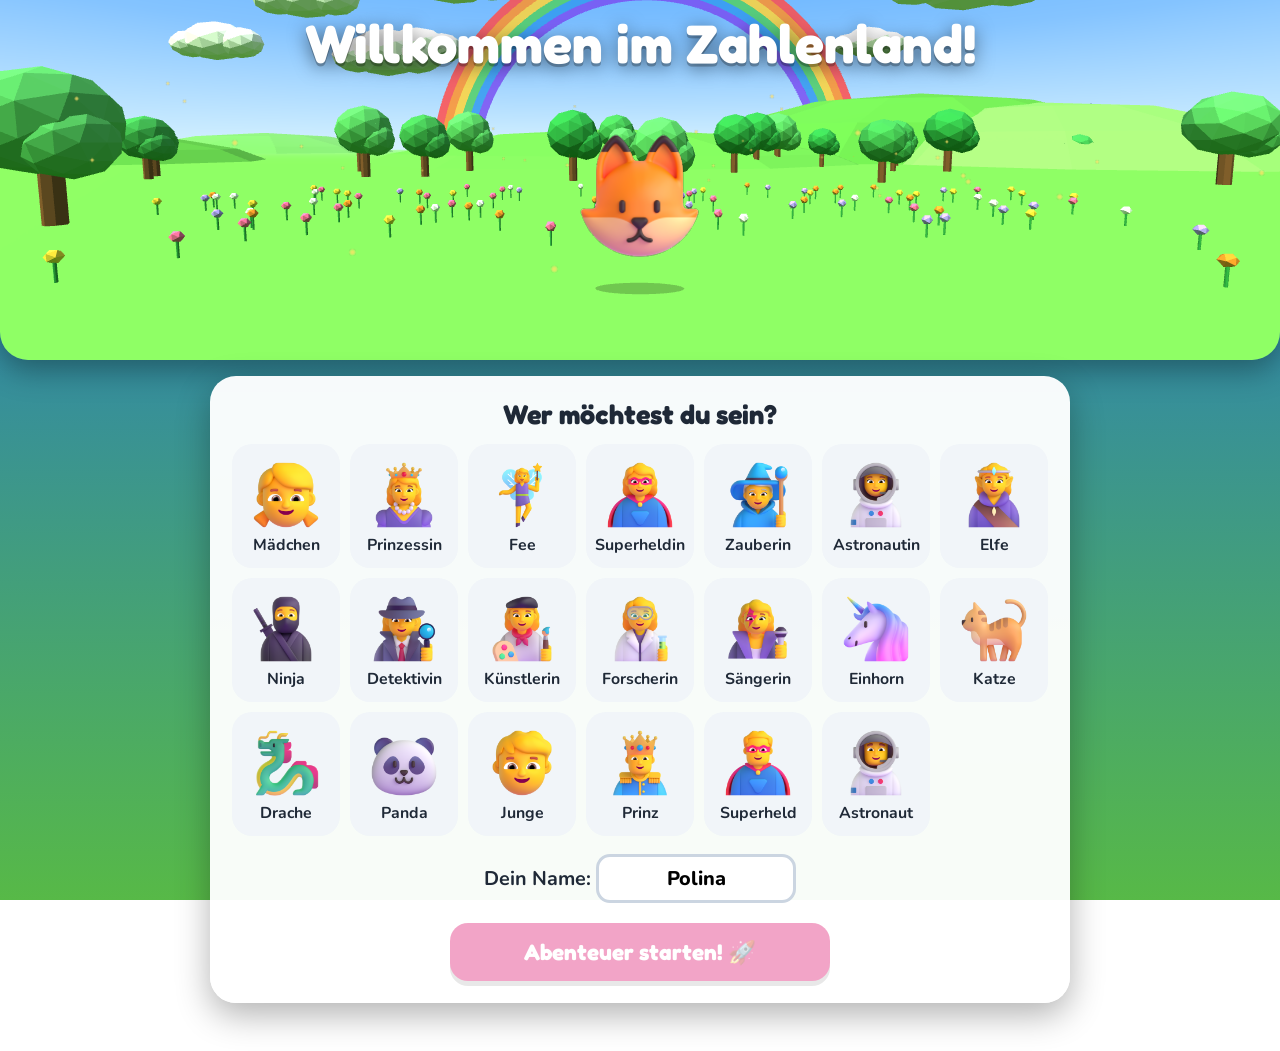
==== index.html @ d3f94a12 "Hide the reset action behind a parent-only gesture Co-Authored-By: Claude <noreply@anthropic.com>" ====
<!DOCTYPE html>
<html lang="de">
<head>
<meta charset="UTF-8">
<meta name="viewport" content="width=device-width, initial-scale=1.0">
<meta name="theme-color" content="#1e6fd9">
<meta name="apple-mobile-web-app-capable" content="yes">
<title>Mathe-Abenteuer im Zahlenland</title>
<link rel="icon" href="img/e/gem_stone.png">
<link rel="apple-touch-icon" href="img/e/gem_stone.png">
<link rel="manifest" href="manifest.json">
<link rel="stylesheet" href="style.css?v=10">
</head>
<body>
<canvas id="gl"></canvas>
<div id="app"></div>
<div id="fx"></div>
<script src="three.min.js"></script>
<script src="tasks.js?v=10"></script>
<script src="story.js?v=10"></script>
<script src="world3d.js?v=10"></script>
<script src="game.js?v=10"></script>
</body>
</html>
---- style.css ----
@font-face{font-family:'Fredoka';src:url(fonts/fredoka.woff2) format('woff2');font-weight:300 700;font-display:swap}
@font-face{font-family:'Nunito';src:url(fonts/nunito.woff2) format('woff2');font-weight:200 1000;font-display:swap}
*{box-sizing:border-box;margin:0;padding:0;-webkit-tap-highlight-color:transparent}
:root{--ink:#1f2937;--head:'Fredoka','Nunito',system-ui,sans-serif;--sh:40vh;--bgA:#1e6fd9;--bgB:#57b947}
html{font-size:18px}
body{font-family:'Nunito',system-ui,-apple-system,'Segoe UI',sans-serif;font-weight:700;color:var(--ink);min-height:100vh;min-height:100dvh;background:linear-gradient(180deg,var(--bgA),var(--bgB)) fixed;overflow-x:hidden;transition:background .5s}
#gl{position:absolute;top:0;left:0;width:100%;height:var(--sh);display:block;border-radius:0 0 28px 28px;box-shadow:0 10px 30px rgba(0,0,0,.35)}
body.nogl #gl{background:linear-gradient(180deg,#7cc4ff,#9be37d)}
#app{max-width:1100px;margin:0 auto;padding:0 16px 48px;position:relative}
button{font:inherit;color:inherit;border:none;cursor:pointer;background:none}
button:disabled{cursor:default}

/* Bühne */
.stagehit{height:var(--sh);position:relative;margin-bottom:16px;user-select:none}
.title{font-family:var(--head);color:#fff;text-align:center;font-size:clamp(1.7rem,5vw,3rem);padding-top:14px;text-shadow:0 3px 0 rgba(0,0,0,.25),0 4px 18px rgba(0,0,0,.5);pointer-events:none;line-height:1.1}
.back,.pill,.hud span{background:rgba(255,255,255,.92);border-radius:999px;padding:8px 16px;font-weight:800;box-shadow:0 3px 10px rgba(0,0,0,.25)}
.stagehit>.back{position:absolute;left:0;top:12px;z-index:3}
.back:active,.pill:active{transform:scale(.95)}
.hud{position:absolute;right:0;top:12px;display:flex;gap:8px;z-index:3}
.hud span{padding:6px 12px;font-size:.95rem}
@media(max-width:700px){.title{padding-top:58px}}
.stagetop{display:flex;align-items:center;gap:10px;padding-top:10px}
.strip{flex:1;display:flex;gap:6px;justify-content:center;flex-wrap:wrap}
.strip button{width:38px;height:38px;border-radius:12px;background:rgba(255,255,255,.92);font-weight:800;box-shadow:0 2px 6px rgba(0,0,0,.3);font-size:.95rem}
.strip .lock{background:rgba(30,41,59,.55);color:#fff;font-size:.8rem}
.strip .now{background:#facc15;transform:scale(1.18);box-shadow:0 0 0 3px #fff,0 3px 10px rgba(0,0,0,.4)}
.strip .fresh{animation:fresh 1s 3;background:#bbf7d0}
@keyframes fresh{50%{transform:scale(1.35) rotate(8deg)}}
.chlabel{position:absolute;left:0;bottom:8px;color:#fff;font-family:var(--head);text-shadow:0 2px 8px rgba(0,0,0,.6);font-size:1.05rem;background:rgba(0,0,0,.25);padding:3px 12px;border-radius:999px}

/* Geschichte */
.story{max-width:860px;margin:0 auto}
.caption{background:#fff;border-radius:24px;padding:14px 18px;display:flex;gap:14px;align-items:center;box-shadow:0 10px 30px rgba(0,0,0,.3);min-height:92px;cursor:pointer;position:relative;animation:pop .25s}
.caption>img{width:68px;height:68px;flex:none;filter:drop-shadow(0 3px 5px rgba(0,0,0,.25))}
.caption b{font-family:var(--head);font-size:1.05rem;color:#be123c;display:block}
.caption p{font-size:1.2rem;line-height:1.35;font-weight:700}
.caption .narr p{font-style:italic;color:#475569}
.tapnext{margin-left:auto;font-size:1.5rem;color:#2563eb;animation:nudge 1s infinite}
@keyframes nudge{50%{transform:translateX(6px)}}
.capend{width:100%}.capend .btn{margin:4px auto}
#task .card{margin-top:14px}

/* Menüs */
.menu{display:grid;grid-template-columns:repeat(auto-fill,minmax(250px,1fr));gap:14px}
.mode{display:flex;align-items:center;gap:12px;text-align:left;padding:14px 16px;border-radius:24px;color:#fff;background:linear-gradient(135deg,var(--a),var(--b));box-shadow:0 6px 0 rgba(0,0,0,.22),0 12px 26px rgba(0,0,0,.25);transition:transform .12s;border:3px solid rgba(255,255,255,.55)}
.mode:hover{transform:translateY(-3px) rotate(-.5deg)}.mode:active{transform:translateY(3px)}
.mode img{width:64px;height:64px;flex:none;filter:drop-shadow(0 4px 6px rgba(0,0,0,.3))}
.mode b{display:block;font-family:var(--head);font-size:1.35rem;line-height:1.1}
.mode small{font-size:.9rem;opacity:.95;font-weight:700}
.mode.big{grid-column:1/-1;padding:20px 22px}.mode.big img{width:92px;height:92px}.mode.big b{font-size:1.9rem}.mode.big small{font-size:1.05rem}
.mode.big i{margin-left:auto;font-style:normal;font-size:2rem;background:#fff;color:var(--a);border-radius:50%;width:60px;height:60px;display:grid;place-items:center;flex:none;animation:nudge 1.2s infinite}
.foot{display:flex;gap:10px;justify-content:center;flex-wrap:wrap;margin-top:22px}
.chapters{display:grid;grid-template-columns:repeat(auto-fill,minmax(300px,1fr));gap:14px}
.chapter{display:flex;gap:14px;align-items:center;text-align:left;padding:16px;border-radius:24px;color:#fff;background:linear-gradient(135deg,var(--a),var(--b));box-shadow:0 6px 0 rgba(0,0,0,.22),0 12px 26px rgba(0,0,0,.25);border:3px solid rgba(255,255,255,.55);transition:transform .12s}
.chapter:hover{transform:translateY(-3px)}
.chapter>span{flex:1;min-width:0}
.chapter b{display:block;font-family:var(--head);font-size:1.4rem;line-height:1.15}
.chapter small{font-size:.9rem;display:block}
.gemimg{width:70px;height:70px;flex:none;filter:drop-shadow(0 4px 8px rgba(0,0,0,.35))}
.bar{display:block;height:10px;background:rgba(255,255,255,.35);border-radius:99px;overflow:hidden;margin:7px 0 4px}
.bar i{display:block;height:100%;background:#fde047;border-radius:99px}
.locked{filter:grayscale(.85) brightness(.8);cursor:default}.locked:hover{transform:none}
.wicon{font-size:2rem;background:#fff;border-radius:50%;width:60px;height:60px;display:grid;place-items:center;flex:none}
.wthumbs{display:flex;margin:6px 0 2px 10px}
.wthumbs img{width:46px;height:46px;border-radius:50%;object-fit:cover;border:3px solid #fff;margin-left:-10px}
.hid,.wthumbs img.hid{filter:grayscale(1) brightness(.35) blur(2px)}
.stars{color:#facc15;letter-spacing:2px;text-shadow:0 1px 3px rgba(0,0,0,.35)}.stars .off{color:rgba(255,255,255,.45)}
.panel{background:rgba(255,255,255,.96);border-radius:26px;padding:22px;max-width:860px;margin:0 auto;box-shadow:0 12px 34px rgba(0,0,0,.3)}
.panel h2{font-family:var(--head);text-align:center;margin-bottom:14px;font-size:1.5rem}
.hint{color:#475569;font-weight:600;text-align:center;margin:10px 0;line-height:1.45}
.heroes{display:grid;grid-template-columns:repeat(auto-fill,minmax(104px,1fr));gap:10px}
.hero{background:#f1f5f9;border:4px solid transparent;border-radius:20px;padding:10px 4px 8px;display:flex;flex-direction:column;align-items:center;gap:2px;transition:transform .12s}
.hero img{width:74px;height:74px}.hero span{font-size:.88rem}
.hero:hover{transform:scale(1.06)}.hero.sel{border-color:#e11d74;background:#fce7f3;transform:scale(1.08)}
.namel{display:block;text-align:center;margin-top:18px;font-size:1.1rem}
.namel input{font:inherit;font-weight:800;border:3px solid #cbd5e1;border-radius:14px;padding:8px 14px;width:200px;text-align:center}
.trow{display:grid;grid-template-columns:170px 1fr 60px 100px;gap:10px;align-items:center;margin:8px 0}
.trow .bar{background:#e2e8f0;height:14px;margin:0}.trow small{color:#64748b;font-size:.8rem}
@media(max-width:600px){.trow{grid-template-columns:120px 1fr 50px}.trow small{display:none}}

/* Training */
.rule{background:rgba(255,255,255,.95);border-radius:20px;padding:14px 20px;max-width:760px;margin:0 auto 18px;font-size:1rem;line-height:1.5;box-shadow:0 6px 20px rgba(0,0,0,.25);font-weight:600}
.levels{display:grid;grid-template-columns:repeat(auto-fit,minmax(230px,1fr));gap:18px;max-width:900px;margin:0 auto}
.level{background:rgba(255,255,255,.96);border-radius:26px;padding:20px 16px;display:flex;flex-direction:column;align-items:center;gap:8px;box-shadow:0 10px 30px rgba(0,0,0,.3);transition:transform .15s}
.level:hover{transform:translateY(-4px)}
.level .photo{width:150px;height:150px;border-radius:50%;overflow:hidden;border:6px solid var(--c);filter:none}
.level .photo img{width:100%;height:100%;object-fit:cover}
.level .photo.hid img{filter:grayscale(1) brightness(.3) blur(4px)}
.level b{font-family:var(--head);font-size:1.25rem}.level small{color:#64748b}
.level .stars{font-size:1.6rem}.level .stars .off{color:#d1d5db}
.level .go{background:var(--c);color:#fff;border-radius:999px;padding:9px 22px;margin-top:4px}
.level.locked .go{background:#94a3b8}

/* Quiz */
.quiz{max-width:820px;margin:0 auto}
.topbar{display:flex;align-items:center;gap:14px;margin-bottom:18px}
.track{flex:1;height:18px;background:rgba(255,255,255,.4);border-radius:999px;position:relative;border:2px solid rgba(255,255,255,.8)}
.fill{height:100%;border-radius:999px;transition:width .5s}
.runner{position:absolute;top:50%;width:46px;height:46px;transform:translate(-50%,-55%);transition:left .5s;filter:drop-shadow(0 3px 4px rgba(0,0,0,.4))}
.haus{position:absolute;right:-8px;top:50%;transform:translateY(-55%);font-size:1.6rem}
.streak{color:#fff;font-weight:800;opacity:.7;min-width:60px;text-align:right;text-shadow:0 2px 6px rgba(0,0,0,.4)}.streak.on{opacity:1;transform:scale(1.12)}
.card{background:rgba(255,255,255,.98);border-radius:28px;padding:24px;box-shadow:0 14px 40px rgba(0,0,0,.35);position:relative;animation:pop .25s}
.badge{display:inline-block;background:#fef3c7;color:#92400e;border-radius:999px;padding:3px 12px;font-size:.85rem;margin-bottom:8px}
.prompt{font-size:1.3rem;line-height:1.4;text-align:center;font-weight:700}
.prompt b{color:#be123c;font-weight:800}
.wort{display:inline-block;margin-top:8px;font-size:1.2rem;background:#f1f5f9;border-radius:12px;padding:6px 14px;word-break:break-word;font-weight:800}
.visual,.inter{margin:14px auto 4px;text-align:center}
.inter svg{touch-action:manipulation;cursor:pointer}
svg{max-width:100%;height:auto;font-family:'Nunito',sans-serif}
svg.zs{width:100%}svg.kreis{width:220px}svg.shape{width:230px}svg.shape.small{width:170px}.row4 svg.shape.small{width:120px}
svg.plan,svg.gitter{width:100%;max-width:540px;border-radius:14px;border:2px solid #cbd5e1}
svg.zk{width:100%;max-width:400px}
.opts{display:grid;grid-template-columns:1fr 1fr;gap:12px;margin-top:18px}
.opts.long{grid-template-columns:1fr}
.opt{background:#f8fafc;border:3px solid #e2e8f0;border-radius:18px;padding:13px 12px;font-size:1.15rem;font-weight:800;transition:all .12s;min-height:58px}
.opts.long .opt{font-size:1.02rem}
.opt:hover:not(:disabled){border-color:#94a3b8}
.opt.sel{border-color:#2563eb;background:#dbeafe;transform:scale(1.02)}
.opt.right{border-color:#16a34a;background:#dcfce7}.opt.wrong{border-color:#e11d48;background:#ffe4e6}
.fields{margin-top:18px;text-align:center;font-size:1.45rem;font-weight:800;line-height:2.6}
.fields .lbl{display:block;font-size:.95rem;color:#64748b;line-height:1.2;margin-top:8px}
.field{display:inline-block;min-width:150px;height:56px;vertical-align:middle;border:3px solid #cbd5e1;border-radius:14px;background:#f8fafc;font-size:1.45rem;font-weight:800;padding:0 12px;margin:0 4px}
.field.act{border-color:#2563eb;background:#eff6ff;box-shadow:0 0 0 4px #bfdbfe}
.field.right{border-color:#16a34a;background:#dcfce7}.field.wrong{border-color:#e11d48;background:#ffe4e6}
.keys{display:grid;grid-template-columns:repeat(6,1fr);gap:8px;max-width:460px;margin:14px auto 0}
.keys button{background:#e2e8f0;border-radius:14px;height:54px;font-size:1.4rem;font-weight:800}
.keys button:active{background:#94a3b8;transform:scale(.95)}
.keys .del{background:#fecaca}.keys .nxt{background:#bfdbfe}
.nudge{display:flex;justify-content:center;align-items:center;gap:14px;color:#64748b;font-size:.95rem}
.nudge button{background:#e2e8f0;border-radius:12px;width:54px;height:44px}
.btn{display:block;width:100%;max-width:380px;margin:20px auto 0;color:#fff;border-radius:18px;padding:15px 20px;font-size:1.25rem;font-weight:800;font-family:var(--head);box-shadow:0 5px 0 rgba(0,0,0,.22);transition:transform .08s}
.btn:active{transform:translateY(3px);box-shadow:0 2px 0 rgba(0,0,0,.22)}
.btn:disabled{opacity:.4}.btn.sec{background:#fff;color:var(--ink)}
.fb{border-radius:18px;padding:14px 18px;margin-top:16px;line-height:1.5;font-weight:600;animation:pop .25s}
.fb h3{font-family:var(--head);font-size:1.3rem}
.fb.good{background:#dcfce7;color:#14532d;text-align:center}
.fb.bad{background:#fff7ed;border:2px solid #fed7aa}.fb.bad h3{color:#c2410c;margin-bottom:6px}
.fb p{margin:6px 0}.fb ul{margin:6px 0 6px 22px}
.fb .sol{font-size:1.12rem}.fb .tip{background:#fef9c3;border-radius:10px;padding:6px 10px;font-size:.95rem}
.fb .again{color:#9a3412;font-size:.9rem}.fb svg{display:block;margin:6px auto}
.row4{display:grid;grid-template-columns:repeat(4,1fr);gap:4px;text-align:center}.row4 small{display:block}
.tafel{border-collapse:collapse;margin:6px auto 10px;font-size:1.25rem}
.tafel th,.tafel td{border:2px solid #94a3b8;width:48px;height:38px;text-align:center;background:#fff}
.tafel th{background:#e2e8f0;font-size:.95rem}
.tafel .hi{background:#bbf7d0;border-color:#16a34a}.tafel .look{background:#fde68a;border-color:#d97706}
@keyframes pop{from{transform:scale(.95);opacity:0}to{transform:none;opacity:1}}

/* Ergebnis, Album */
.result{max-width:600px;margin:0 auto;text-align:center;color:#fff;text-shadow:0 2px 10px rgba(0,0,0,.45)}
.result h1{font-family:var(--head);font-size:2.6rem}
.result>p{font-size:1.1rem;margin:6px 0 12px}
.bigstars{font-size:3.2rem;font-family:var(--head)}
.btns{display:flex;flex-wrap:wrap;gap:12px;justify-content:center}.btns .btn{width:auto;margin:14px 0 0;text-shadow:none}
.result .rule{text-shadow:none;color:var(--ink);margin-top:14px;text-align:left}
.review{max-width:820px;margin:26px auto 0}.review h2{color:#fff;font-family:var(--head);text-align:center;margin-bottom:12px;text-shadow:0 2px 8px rgba(0,0,0,.4)}
.review .card{margin-bottom:14px}
.acard{background:#fff;color:var(--ink);text-shadow:none;border-radius:24px;overflow:hidden;box-shadow:0 12px 34px rgba(0,0,0,.4);border:5px solid #fff;text-align:left;max-width:420px;margin:0 auto}
.acard img{display:block;width:100%;aspect-ratio:4/3;object-fit:cover}
.acard div{padding:12px 16px 16px}
.acard b{display:block;font-family:var(--head);font-size:1.35rem}
.acard span{font-weight:600;font-size:.98rem;line-height:1.4}
.acard .stars{display:inline;font-size:1rem}.acard .stars .off{color:#d1d5db}
.acard.hidcard img{filter:grayscale(1) brightness(.25) blur(10px)}
.acard.flip{animation:flip .9s ease-out}
@keyframes flip{0%{transform:perspective(900px) rotateY(180deg) scale(.6);opacity:0}60%{transform:perspective(900px) rotateY(-12deg) scale(1.05);opacity:1}100%{transform:none}}
.album{display:grid;grid-template-columns:repeat(auto-fill,minmax(230px,1fr));gap:18px}

/* Meine Welt */
.stagehit.my{touch-action:none;cursor:grab}
.mytools{position:absolute;bottom:10px;left:50%;transform:translateX(-50%);display:flex;gap:8px;background:rgba(255,255,255,.92);padding:8px 12px;border-radius:999px;box-shadow:0 4px 12px rgba(0,0,0,.3);white-space:nowrap}
.mytools button{width:46px;height:46px;border-radius:50%;background:#e2e8f0;font-size:1.3rem;font-weight:800}
.mytools span{font-size:.9rem;padding:4px 8px}
.envs{display:flex;gap:10px;justify-content:center;flex-wrap:wrap}
.envs button{width:58px;height:44px;border-radius:14px;background:linear-gradient(180deg,var(--a),var(--b));border:4px solid #fff;box-shadow:0 2px 8px rgba(0,0,0,.3);color:#fff}
.envs .sel{outline:4px solid #e11d74}
.shop{display:grid;grid-template-columns:repeat(auto-fill,minmax(84px,1fr));gap:8px}
.shop button{background:#f1f5f9;border-radius:16px;padding:8px 4px 6px;display:flex;flex-direction:column;align-items:center;font-size:.85rem;border:3px solid transparent}
.shop img{width:54px;height:54px;filter:grayscale(.7) opacity(.75)}
.shop .own{background:#dcfce7;border-color:#86efac}.shop .own img{filter:none}
.shop button:active{transform:scale(.94)}

.toast{position:fixed;left:50%;bottom:28px;transform:translateX(-50%);background:#1f2937;color:#fff;padding:12px 20px;border-radius:16px;z-index:60;box-shadow:0 8px 24px rgba(0,0,0,.4);animation:pop .25s;max-width:90vw;text-align:center}
.coinfly{position:fixed;right:24px;top:70px;z-index:60;font-family:var(--head);font-size:1.6rem;color:#fde047;text-shadow:0 2px 6px rgba(0,0,0,.6);animation:fly 1.2s forwards;pointer-events:none}
@keyframes fly{from{transform:translateY(30px);opacity:0}30%{opacity:1}to{transform:translateY(-40px);opacity:0}}
#fx{position:fixed;inset:0;pointer-events:none;overflow:hidden;z-index:50}
#fx i{position:absolute;top:-24px;border-radius:3px;animation:fall linear forwards}
@keyframes fall{to{top:105vh;transform:rotate(720deg) translateX(60px)}}
@media(max-width:560px){html{font-size:16px}.card{padding:18px 12px}.field{min-width:118px}.row4{grid-template-columns:repeat(2,1fr)}svg.shape.small{width:120px}.caption>img{width:52px;height:52px}}

/* Touch (iPad): kein Doppeltipp-Zoom, kein Markieren beim Tippen */
html{-webkit-text-size-adjust:100%}
button,.caption,.stagehit,.inter svg{touch-action:manipulation}
.stagehit.my{touch-action:none}
body{-webkit-user-select:none;user-select:none;-webkit-touch-callout:none}
input{-webkit-user-select:text;user-select:text;font-size:16px}
.pill.warn{background:rgba(254,226,226,.95);color:#991b1b}.pill.off{background:rgba(220,252,231,.95);color:#166534}
.shop .in{background:#dbeafe;border-color:#93c5fd}.shop .in img{filter:none}.shop span{font-size:.78rem}
.mytools{max-width:94%;white-space:normal;text-align:center}.mytools .delb{width:auto;padding:0 14px;background:#fecaca;border-radius:999px;font-size:1rem}
.btn.bordered{border:3px solid #cbd5e1;box-shadow:none;font-size:1rem;padding:10px}
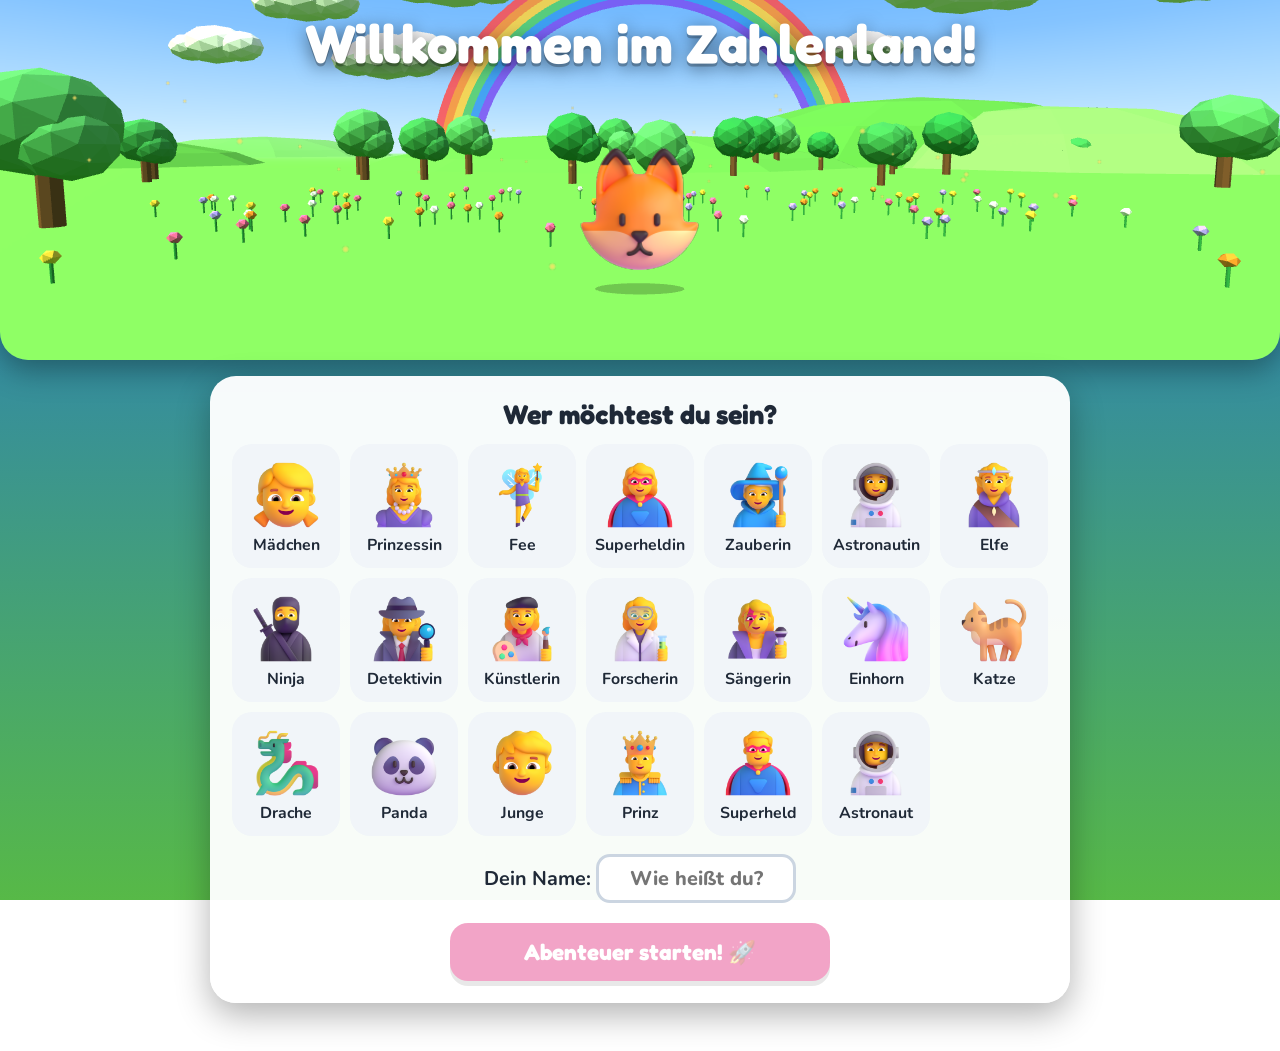
==== commit 2f9b10f8: "Use chosen hero name in dialogues, explain animal cards and crystals - Story lines use {name}/{Sie}/" ====
--- a/index.html
+++ b/index.html
@@ -9,16 +9,16 @@
 <link rel="icon" href="img/e/gem_stone.png">
 <link rel="apple-touch-icon" href="img/e/gem_stone.png">
 <link rel="manifest" href="manifest.json">
-<link rel="stylesheet" href="style.css?v=10">
+<link rel="stylesheet" href="style.css?v=11">
 </head>
 <body>
 <canvas id="gl"></canvas>
 <div id="app"></div>
 <div id="fx"></div>
 <script src="three.min.js"></script>
-<script src="tasks.js?v=10"></script>
-<script src="story.js?v=10"></script>
-<script src="world3d.js?v=10"></script>
-<script src="game.js?v=10"></script>
+<script src="tasks.js?v=11"></script>
+<script src="story.js?v=11"></script>
+<script src="world3d.js?v=11"></script>
+<script src="game.js?v=11"></script>
 </body>
 </html>
--- a/style.css
+++ b/style.css
@@ -160,6 +160,7 @@
 .acard b{display:block;font-family:var(--head);font-size:1.35rem}
 .acard span{font-weight:600;font-size:.98rem;line-height:1.4}
 .acard .stars{display:inline;font-size:1rem}.acard .stars .off{color:#d1d5db}
+.acard.hidcard{display:block;width:100%;padding:0;font:inherit;cursor:pointer}
 .acard.hidcard img{filter:grayscale(1) brightness(.25) blur(10px)}
 .acard.flip{animation:flip .9s ease-out}
 @keyframes flip{0%{transform:perspective(900px) rotateY(180deg) scale(.6);opacity:0}60%{transform:perspective(900px) rotateY(-12deg) scale(1.05);opacity:1}100%{transform:none}}
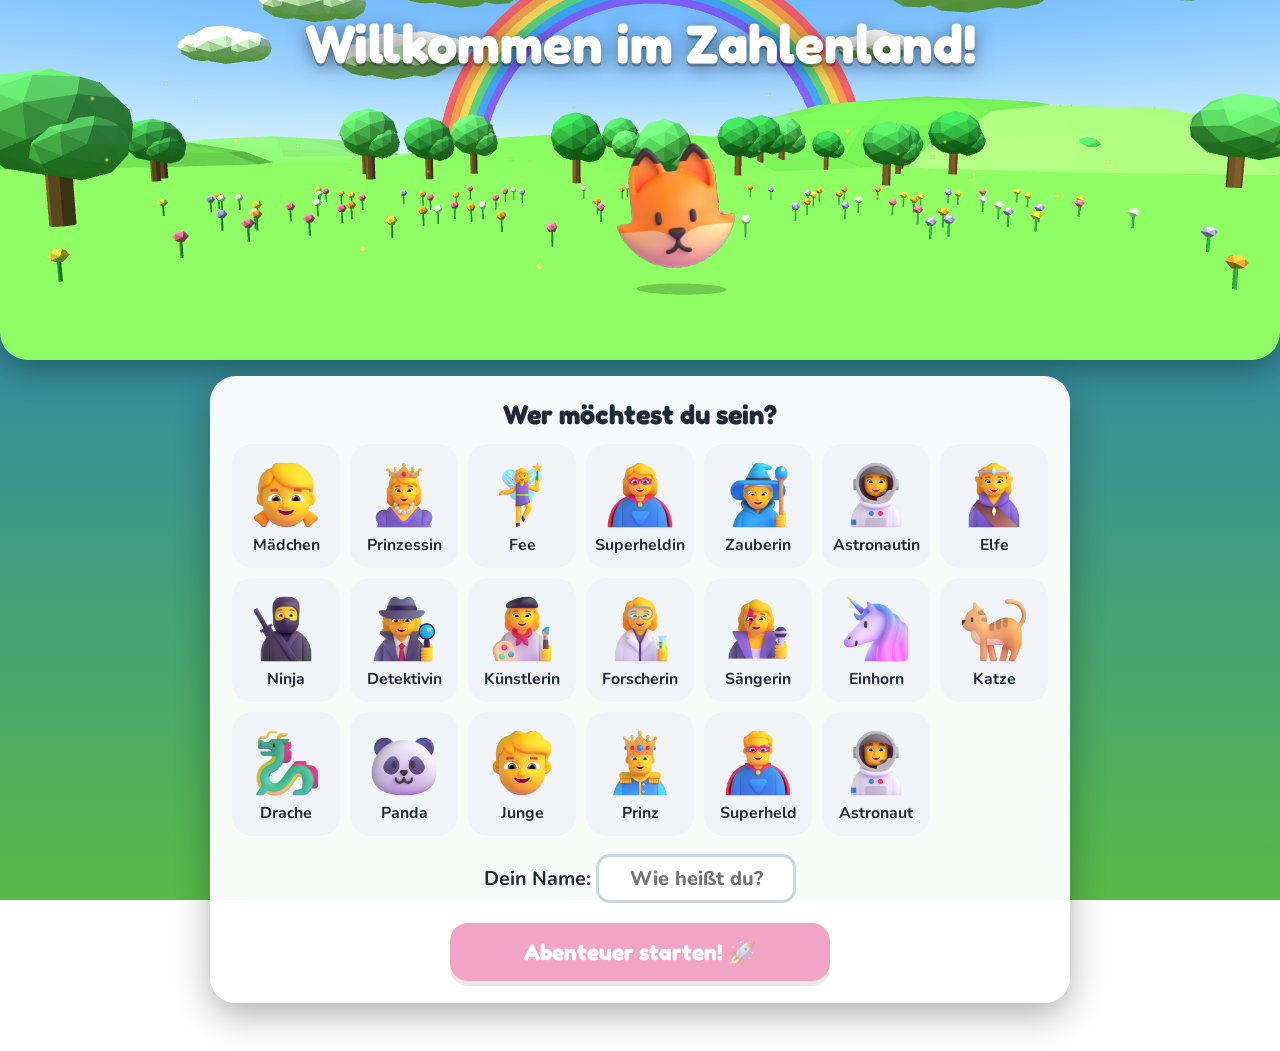
==== commit 48575772: "Add Part 2: rest of the grade 4 curriculum, topic picker, livelier scenes - Eight new chapters and t" ====
--- a/index.html
+++ b/index.html
@@ -9,16 +9,18 @@
 <link rel="icon" href="img/e/gem_stone.png">
 <link rel="apple-touch-icon" href="img/e/gem_stone.png">
 <link rel="manifest" href="manifest.json">
-<link rel="stylesheet" href="style.css?v=11">
+<link rel="stylesheet" href="style.css?v=12">
 </head>
 <body>
 <canvas id="gl"></canvas>
 <div id="app"></div>
 <div id="fx"></div>
 <script src="three.min.js"></script>
-<script src="tasks.js?v=11"></script>
-<script src="story.js?v=11"></script>
-<script src="world3d.js?v=11"></script>
-<script src="game.js?v=11"></script>
+<script src="tasks.js?v=12"></script>
+<script src="tasks2.js?v=12"></script>
+<script src="story.js?v=12"></script>
+<script src="story2.js?v=12"></script>
+<script src="world3d.js?v=12"></script>
+<script src="game.js?v=12"></script>
 </body>
 </html>
--- a/style.css
+++ b/style.css
@@ -198,3 +198,56 @@
 .shop .in{background:#dbeafe;border-color:#93c5fd}.shop .in img{filter:none}.shop span{font-size:.78rem}
 .mytools{max-width:94%;white-space:normal;text-align:center}.mytools .delb{width:auto;padding:0 14px;background:#fecaca;border-radius:999px;font-size:1rem}
 .btn.bordered{border:3px solid #cbd5e1;box-shadow:none;font-size:1rem;padding:10px}
+
+/* ===== Teil 2 ===== */
+.parth{font-family:var(--head);color:#fff;text-shadow:0 2px 8px rgba(0,0,0,.45);font-size:1.5rem;margin:22px 4px 10px}
+.parth small{display:block;font-family:'Nunito',sans-serif;font-size:.9rem;font-weight:700;opacity:.95}
+/* Themen-Auswahl */
+.pick{margin-top:22px;border-top:3px dashed #cbd5e1;padding-top:6px}
+.pickrow{display:flex;flex-wrap:wrap;gap:8px;justify-content:center;margin:10px 0}
+.chip{background:#f1f5f9;border:3px solid #e2e8f0;border-radius:999px;padding:7px 14px;font-size:.95rem;font-weight:800;color:#64748b}
+.chip.on{background:#dcfce7;border-color:#22c55e;color:#14532d}
+.chip.on::before{content:'✓ '}
+.pickall{background:#1f2937;color:#fff;border-radius:999px;padding:7px 14px;font-size:.9rem;font-weight:800}
+/* schriftliches Rechnen */
+.colwrap{text-align:center;margin-top:16px;overflow-x:auto}
+table.col{border-collapse:collapse;margin:8px auto;font-size:1.7rem;font-weight:800;background:#fff;background-image:linear-gradient(#dbeafe 1px,transparent 1px),linear-gradient(90deg,#dbeafe 1px,transparent 1px);background-size:100% 52px,52px 100%;border:2px solid #bfdbfe;border-radius:8px}
+table.col td{width:52px;height:52px;text-align:center;padding:0}
+table.col tr.crule td{border-top:4px solid #1f2937}
+table.col tr.carry td{height:26px;font-size:1rem;color:#e11d48;vertical-align:top}
+table.col td.ok{color:#15803d}table.col td.shown{color:#1d4ed8}
+.cc{width:46px;height:46px;border:3px solid #cbd5e1;border-radius:10px;background:#f8fafc;font-size:1.6rem;font-weight:800;display:block;margin:0 auto}
+.cc.act{border-color:#2563eb;background:#eff6ff;box-shadow:0 0 0 4px #bfdbfe}
+.cc.right{border-color:#16a34a;background:#dcfce7}.cc.wrong{border-color:#e11d48;background:#ffe4e6}
+.fb table.col{font-size:1.25rem;background-size:100% 38px,38px 100%}.fb table.col td{width:38px;height:38px}
+.visual table.col{font-size:1.5rem}
+pre.div{display:inline-block;text-align:left;font:800 1.15rem/1.25 ui-monospace,Menlo,Consolas,monospace;background:#fff;border:2px solid #bfdbfe;border-radius:10px;padding:10px 16px;margin:4px auto}
+.fields.many{line-height:2.3}.fields.many .field{min-width:110px;height:50px}
+.prompt small{font-size:.95rem;color:#64748b;font-weight:700}
+svg.beet{width:100%;max-width:440px}svg.koerper{width:230px}svg.netz{max-width:100%}svg.bau{width:260px}svg.spiegel{width:100%;max-width:420px}svg.diag{width:100%;max-width:460px}svg.rad{width:200px}svg.beutel{width:260px}
+.row2{display:flex;gap:10px;justify-content:center;flex-wrap:wrap}.row2 svg.rad{width:170px}
+.fb svg.koerper{width:150px}.fb svg.spiegel{max-width:300px}
+/* Szenen-Mechaniken */
+.pips{display:flex;gap:8px;justify-content:center;font-size:1.8rem;margin-bottom:8px}
+.pips span{filter:grayscale(.6);opacity:.55;transition:all .3s}.pips .cur{filter:none;opacity:1;transform:scale(1.25);animation:nudgeY 1s infinite}.pips .done{filter:none;opacity:1}
+.pips .fresh{animation:fresh .8s 2}
+@keyframes nudgeY{50%{transform:scale(1.25) translateY(-5px)}}
+.tbar{height:16px;background:#e2e8f0;border-radius:99px;margin:0 34px 12px 0;position:relative}
+.tbar i{display:block;height:100%;width:100%;border-radius:99px;background:linear-gradient(90deg,#ef4444,#f59e0b,#22c55e);transition:width .25s linear}
+.tbar span{position:absolute;right:-34px;top:-8px;font-size:1.5rem;animation:nudgeY 1s infinite}
+.ways{display:grid;grid-template-columns:1fr 1fr;gap:14px;margin-top:14px}
+.way{display:flex;flex-direction:column;align-items:center;gap:4px;padding:18px 12px;border-radius:24px;color:#fff;background:linear-gradient(135deg,var(--a),var(--b));box-shadow:0 6px 0 rgba(0,0,0,.22),0 12px 26px rgba(0,0,0,.25);border:3px solid rgba(255,255,255,.6);animation:pop .3s}
+.way .wayi{font-size:2.6rem}.way b{font-family:var(--head);font-size:1.3rem}.way small{font-size:.9rem}.way i{font-style:normal;letter-spacing:2px}
+@media(max-width:520px){.ways{grid-template-columns:1fr}}
+.bonus{display:inline-block;margin-top:10px;background:linear-gradient(135deg,#f59e0b,#facc15);color:#422006;border-radius:999px;padding:10px 22px;font-family:var(--head);font-size:1.15rem;box-shadow:0 4px 0 rgba(0,0,0,.2);animation:nudgeY2 1s infinite}
+@keyframes nudgeY2{50%{transform:translateY(-4px) rotate(-2deg)}}
+.bonus.spin{animation:none}.bonus.won{animation:none;background:#fff;box-shadow:none;border:3px solid #facc15}
+
+/* ===== Sichtbare Reaktion auf jeden Tastendruck ===== */
+button{overflow:hidden}
+button:not(:disabled):active,.caption:active{transform:scale(.94);filter:brightness(.9)}
+.tapfx{animation:tapfx .28s ease-out}
+@keyframes tapfx{0%{transform:scale(1)}35%{transform:scale(.9);filter:brightness(.85)}70%{transform:scale(1.05)}100%{transform:scale(1)}}
+.ripple{position:absolute;width:14px;height:14px;margin:-7px 0 0 -7px;border-radius:50%;background:rgba(255,255,255,.75);box-shadow:0 0 0 2px rgba(37,99,235,.35);pointer-events:none;animation:ripple .45s ease-out forwards}
+@keyframes ripple{to{transform:scale(14);opacity:0}}
+.keys button:active,.cc:active,.field:active{background:#93c5fd}
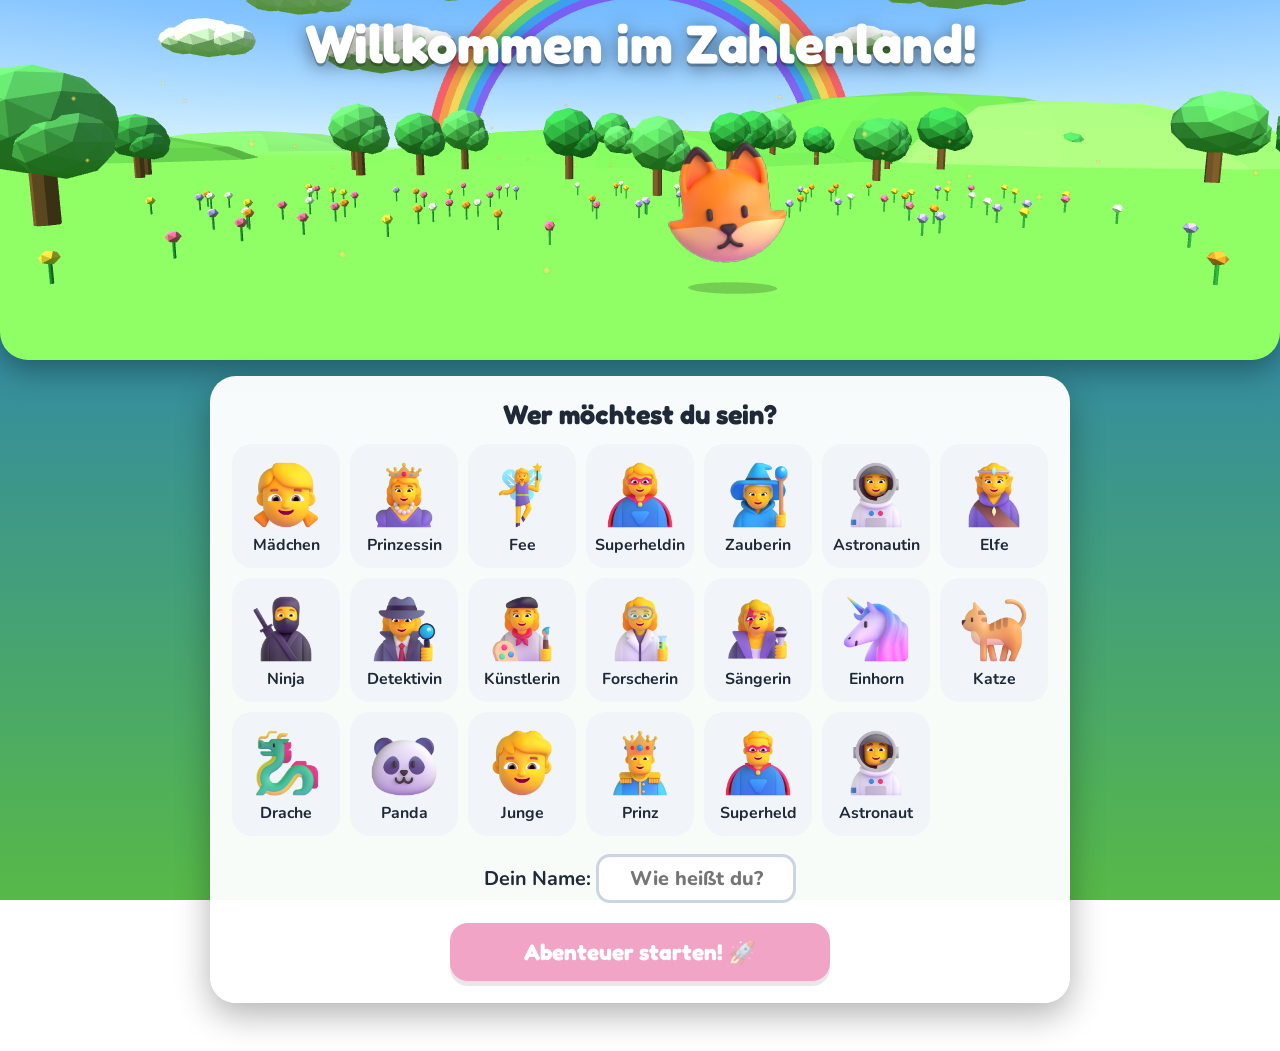
==== commit 5e418eee: "Add parent area with progress backup and restore Long-press on the title now opens a parent area: ex" ====
--- a/index.html
+++ b/index.html
@@ -9,18 +9,18 @@
 <link rel="icon" href="img/e/gem_stone.png">
 <link rel="apple-touch-icon" href="img/e/gem_stone.png">
 <link rel="manifest" href="manifest.json">
-<link rel="stylesheet" href="style.css?v=12">
+<link rel="stylesheet" href="style.css?v=13">
 </head>
 <body>
 <canvas id="gl"></canvas>
 <div id="app"></div>
 <div id="fx"></div>
 <script src="three.min.js"></script>
-<script src="tasks.js?v=12"></script>
-<script src="tasks2.js?v=12"></script>
-<script src="story.js?v=12"></script>
-<script src="story2.js?v=12"></script>
-<script src="world3d.js?v=12"></script>
-<script src="game.js?v=12"></script>
+<script src="tasks.js?v=13"></script>
+<script src="tasks2.js?v=13"></script>
+<script src="story.js?v=13"></script>
+<script src="story2.js?v=13"></script>
+<script src="world3d.js?v=13"></script>
+<script src="game.js?v=13"></script>
 </body>
 </html>
--- a/style.css
+++ b/style.css
@@ -251,3 +251,18 @@
 .ripple{position:absolute;width:14px;height:14px;margin:-7px 0 0 -7px;border-radius:50%;background:rgba(255,255,255,.75);box-shadow:0 0 0 2px rgba(37,99,235,.35);pointer-events:none;animation:ripple .45s ease-out forwards}
 @keyframes ripple{to{transform:scale(14);opacity:0}}
 .keys button:active,.cc:active,.field:active{background:#93c5fd}
+.shoph{font-family:var(--head);font-size:1.05rem;margin:16px 4px 8px;color:#334155}.shoph.off{color:#94a3b8;font-size:.95rem}
+.shop .lockd{opacity:.55}.shop .lockd img{filter:grayscale(1) brightness(.55) blur(1.5px)}
+/* Eulen-Pause */
+.think{position:fixed;inset:0;z-index:80;background:rgba(30,20,70,.72);display:grid;place-items:center;padding:14px;overflow:auto;animation:pop .25s}
+.thinkbox{background:#fff;border-radius:28px;padding:20px;max-width:640px;width:100%;box-shadow:0 20px 60px rgba(0,0,0,.5)}
+.thinktop{display:flex;gap:14px;align-items:center;margin-bottom:12px}.thinktop img{width:92px;height:92px;animation:nudgeY2 2s infinite}
+.thinktop h2{font-family:var(--head);color:#6d28d9;font-size:1.6rem}.thinktop p{font-size:1.1rem;line-height:1.35}
+.thinkbox .rule{background:#fef9c3;box-shadow:none;border:3px dashed #eab308;margin-bottom:12px}
+.breath{display:flex;align-items:center;gap:16px;justify-content:center;min-height:84px;color:#6d28d9;font-family:var(--head);font-size:1.15rem}
+.breath i{width:44px;height:44px;border-radius:50%;background:radial-gradient(#fde047,#f59e0b);box-shadow:0 0 24px #fde047;animation:breath 4s ease-in-out infinite;flex:none}
+@keyframes breath{0%,100%{transform:scale(.7)}50%{transform:scale(1.7)}}
+.feather{background:#ede9fe;color:#5b21b6;border-radius:12px;padding:6px 12px;display:inline-block;font-weight:800}
+/* Eltern-Bereich */
+#parent textarea{width:100%;font:600 .8rem/1.3 ui-monospace,Menlo,monospace;border:3px solid #cbd5e1;border-radius:12px;padding:8px;resize:none;word-break:break-all;-webkit-user-select:text;user-select:text;font-size:16px}
+#parent .btns .btn{margin-top:8px;font-size:1.05rem;padding:11px 18px}
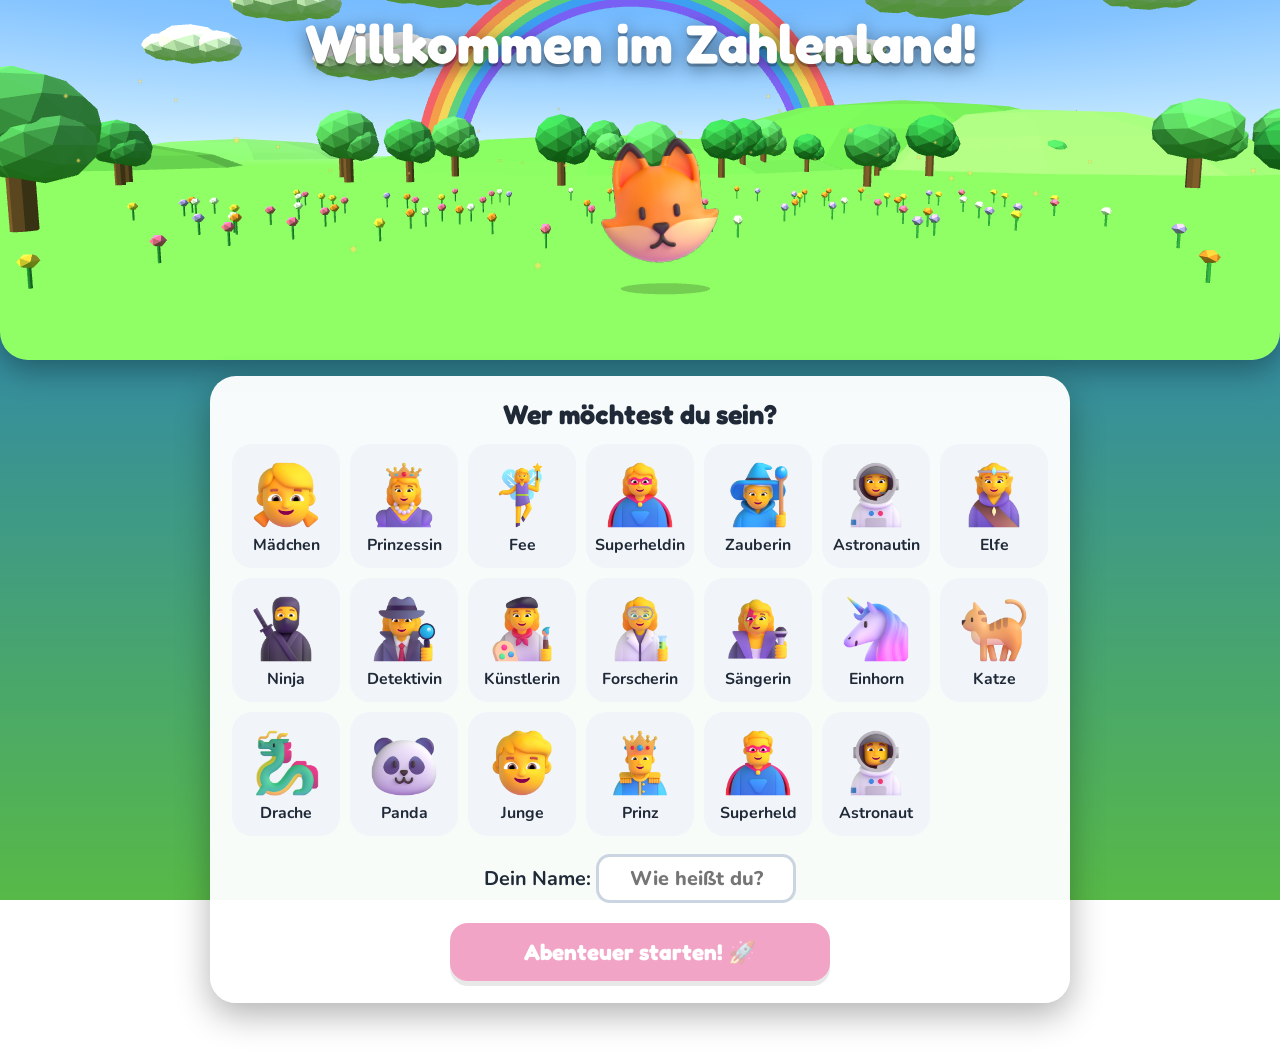
==== commit 1f96f020: "Add manual progress entry for parents; make saves and updates sturdier - Parent area: tick off finis" ====
--- a/index.html
+++ b/index.html
@@ -9,18 +9,18 @@
 <link rel="icon" href="img/e/gem_stone.png">
 <link rel="apple-touch-icon" href="img/e/gem_stone.png">
 <link rel="manifest" href="manifest.json">
-<link rel="stylesheet" href="style.css?v=13">
+<link rel="stylesheet" href="style.css?v=14">
 </head>
 <body>
 <canvas id="gl"></canvas>
 <div id="app"></div>
 <div id="fx"></div>
 <script src="three.min.js"></script>
-<script src="tasks.js?v=13"></script>
-<script src="tasks2.js?v=13"></script>
-<script src="story.js?v=13"></script>
-<script src="story2.js?v=13"></script>
-<script src="world3d.js?v=13"></script>
-<script src="game.js?v=13"></script>
+<script src="tasks.js?v=14"></script>
+<script src="tasks2.js?v=14"></script>
+<script src="story.js?v=14"></script>
+<script src="story2.js?v=14"></script>
+<script src="world3d.js?v=14"></script>
+<script src="game.js?v=14"></script>
 </body>
 </html>
--- a/style.css
+++ b/style.css
@@ -266,3 +266,13 @@
 /* Eltern-Bereich */
 #parent textarea{width:100%;font:600 .8rem/1.3 ui-monospace,Menlo,monospace;border:3px solid #cbd5e1;border-radius:12px;padding:8px;resize:none;word-break:break-all;-webkit-user-select:text;user-select:text;font-size:16px}
 #parent .btns .btn{margin-top:8px;font-size:1.05rem;padding:11px 18px}
+.pill.ver{background:rgba(255,255,255,.55);font-size:.8rem;box-shadow:none}
+.thinkbox.wide{max-width:860px;max-height:94vh;overflow:auto}.think{align-items:start}
+.addr{font-size:.9rem}
+.manch{display:grid;grid-template-columns:repeat(auto-fill,minmax(170px,1fr));gap:8px}
+.manch button,.manw button{background:#f1f5f9;border:3px solid #e2e8f0;border-radius:14px;padding:8px 10px;font-size:.9rem;font-weight:800;color:#64748b;text-align:left;display:flex;gap:8px;align-items:center}
+.manch button b{background:#cbd5e1;color:#fff;border-radius:50%;width:26px;height:26px;display:grid;place-items:center;flex:none}
+.manch .on,.manw .on{background:#dcfce7;border-color:#22c55e;color:#14532d}.manch .on b{background:#16a34a}
+.manw{display:grid;grid-template-columns:180px repeat(3,1fr);gap:6px;align-items:center;margin:6px 0;font-size:.9rem}
+.manw button{flex-direction:column;align-items:center;gap:0;text-align:center;padding:6px 4px;font-size:.82rem}.manw i{font-style:normal;color:#eab308;letter-spacing:2px}
+@media(max-width:600px){.manw{grid-template-columns:1fr 1fr 1fr}.manw span{grid-column:1/-1;margin-top:6px}}
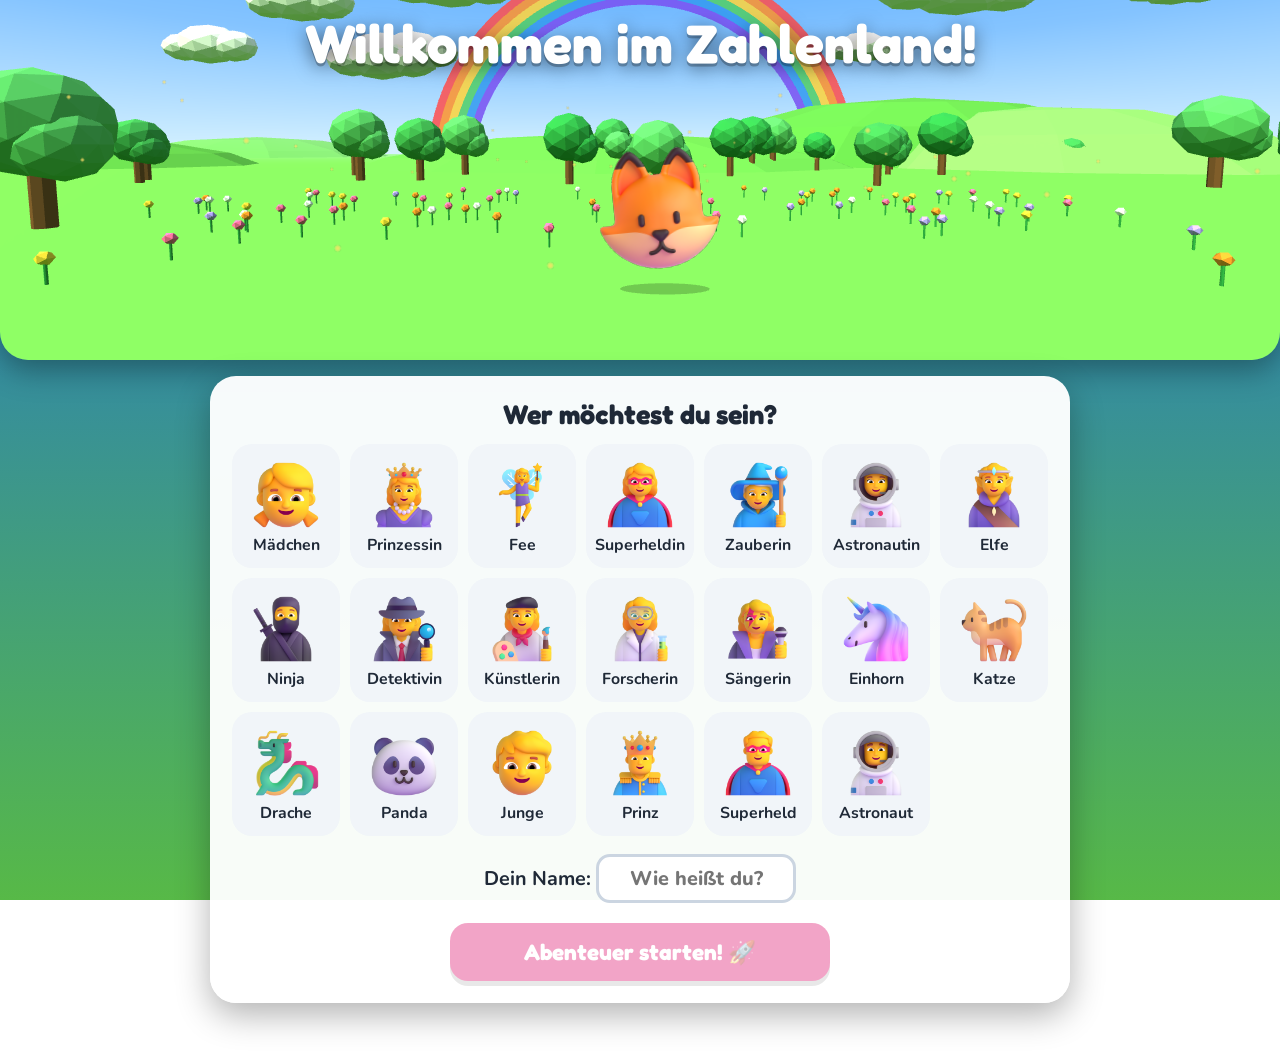
==== commit a5c43659: "Remove daily bonus and day streak; make the parent area easier to open The parent area now opens aft" ====
--- a/index.html
+++ b/index.html
@@ -9,18 +9,18 @@
 <link rel="icon" href="img/e/gem_stone.png">
 <link rel="apple-touch-icon" href="img/e/gem_stone.png">
 <link rel="manifest" href="manifest.json">
-<link rel="stylesheet" href="style.css?v=14">
+<link rel="stylesheet" href="style.css?v=15">
 </head>
 <body>
 <canvas id="gl"></canvas>
 <div id="app"></div>
 <div id="fx"></div>
 <script src="three.min.js"></script>
-<script src="tasks.js?v=14"></script>
-<script src="tasks2.js?v=14"></script>
-<script src="story.js?v=14"></script>
-<script src="story2.js?v=14"></script>
-<script src="world3d.js?v=14"></script>
-<script src="game.js?v=14"></script>
+<script src="tasks.js?v=15"></script>
+<script src="tasks2.js?v=15"></script>
+<script src="story.js?v=15"></script>
+<script src="story2.js?v=15"></script>
+<script src="world3d.js?v=15"></script>
+<script src="game.js?v=15"></script>
 </body>
 </html>
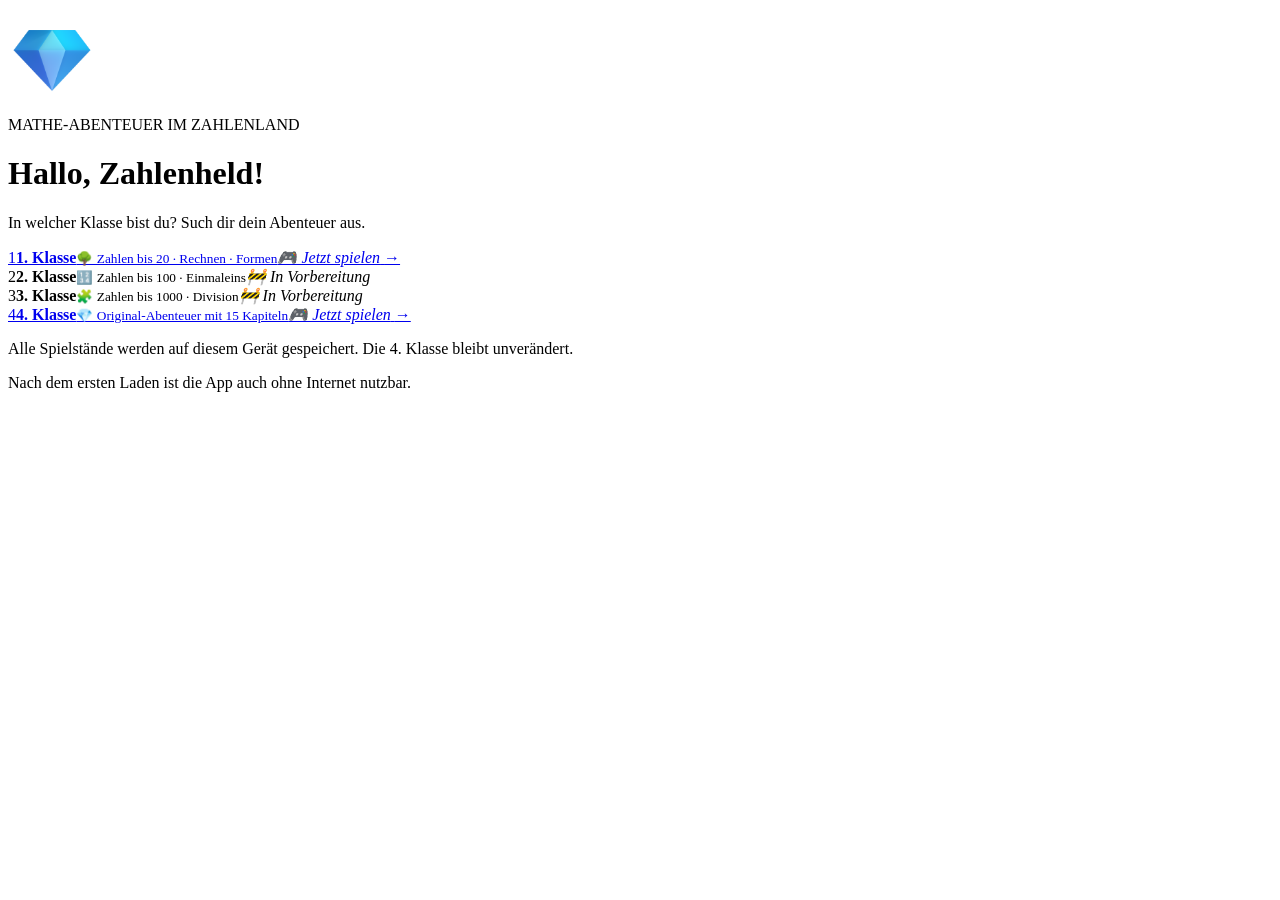
==== commit 2b0a0d5c: "feat: add grade selector as PWA entry point" ====
--- a/index.html
+++ b/index.html
@@ -1,26 +1,54 @@
-<!DOCTYPE html>
+<!doctype html>
 <html lang="de">
 <head>
-<meta charset="UTF-8">
-<meta name="viewport" content="width=device-width, initial-scale=1.0">
-<meta name="theme-color" content="#1e6fd9">
-<meta name="apple-mobile-web-app-capable" content="yes">
-<title>Mathe-Abenteuer im Zahlenland</title>
-<link rel="icon" href="img/e/gem_stone.png">
-<link rel="apple-touch-icon" href="img/e/gem_stone.png">
-<link rel="manifest" href="manifest.json">
-<link rel="stylesheet" href="style.css?v=15">
+  <meta charset="utf-8">
+  <meta name="viewport" content="width=device-width,initial-scale=1,viewport-fit=cover">
+  <meta name="theme-color" content="#1e6fd9">
+  <meta name="apple-mobile-web-app-capable" content="yes">
+  <meta name="apple-mobile-web-app-title" content="Mathe-Abenteuer">
+  <meta name="description" content="Mathe-Abenteuer für Klasse 1 bis 4.">
+  <title>Mathe-Abenteuer · Wähle deine Klasse</title>
+  <link rel="manifest" href="manifest.json">
+  <link rel="icon" href="img/e/gem_stone.png">
+  <link rel="apple-touch-icon" href="img/e/gem_stone.png">
+  <link rel="stylesheet" href="grades/launcher.css?v=16">
 </head>
 <body>
-<canvas id="gl"></canvas>
-<div id="app"></div>
-<div id="fx"></div>
-<script src="three.min.js"></script>
-<script src="tasks.js?v=15"></script>
-<script src="tasks2.js?v=15"></script>
-<script src="story.js?v=15"></script>
-<script src="story2.js?v=15"></script>
-<script src="world3d.js?v=15"></script>
-<script src="game.js?v=15"></script>
+  <main class="shell">
+    <header class="hero">
+      <img src="img/e/gem_stone.png" alt="" width="88" height="88">
+      <p class="eyebrow">MATHE-ABENTEUER IM ZAHLENLAND</p>
+      <h1>Hallo, Zahlenheld!</h1>
+      <p>In welcher Klasse bist du? Such dir dein Abenteuer aus.</p>
+    </header>
+    <section class="grid" aria-label="Klasse auswählen">
+      <a class="grade open" href="klasse1.html">
+        <span class="number">1</span><span class="info"><strong>1. Klasse</strong><small>🌳 Zahlen bis 20 · Rechnen · Formen</small><em>🎮 Jetzt spielen</em></span>
+        <span class="arrow" aria-hidden="true">→</span>
+      </a>
+      <div class="grade coming" aria-label="2. Klasse: in Vorbereitung">
+        <span class="number">2</span><span class="info"><strong>2. Klasse</strong><small>🔢 Zahlen bis 100 · Einmaleins</small><em>🚧 In Vorbereitung</em></span>
+      </div>
+      <div class="grade coming" aria-label="3. Klasse: in Vorbereitung">
+        <span class="number">3</span><span class="info"><strong>3. Klasse</strong><small>🧩 Zahlen bis 1000 · Division</small><em>🚧 In Vorbereitung</em></span>
+      </div>
+      <a class="grade open" href="klasse4.html">
+        <span class="number">4</span><span class="info"><strong>4. Klasse</strong><small>💎 Original-Abenteuer mit 15 Kapiteln</small><em>🎮 Jetzt spielen</em></span>
+        <span class="arrow" aria-hidden="true">→</span>
+      </a>
+    </section>
+    <footer><p>Alle Spielstände werden auf diesem Gerät gespeichert. Die 4. Klasse bleibt unverändert.</p>
+      <p id="offline">Nach dem ersten Laden ist die App auch ohne Internet nutzbar.</p></footer>
+  </main>
+  <script>
+    if ('serviceWorker' in navigator) {
+      navigator.serviceWorker.register('sw.js', {updateViaCache:'none'})
+        .then(function(r){r.update().catch(function(){});return navigator.serviceWorker.ready;})
+        .then(function(){
+          var el=document.getElementById('offline');
+          if(el) el.textContent='✈️ Offline vorbereitet';
+        }).catch(function(){});
+    }
+  </script>
 </body>
 </html>
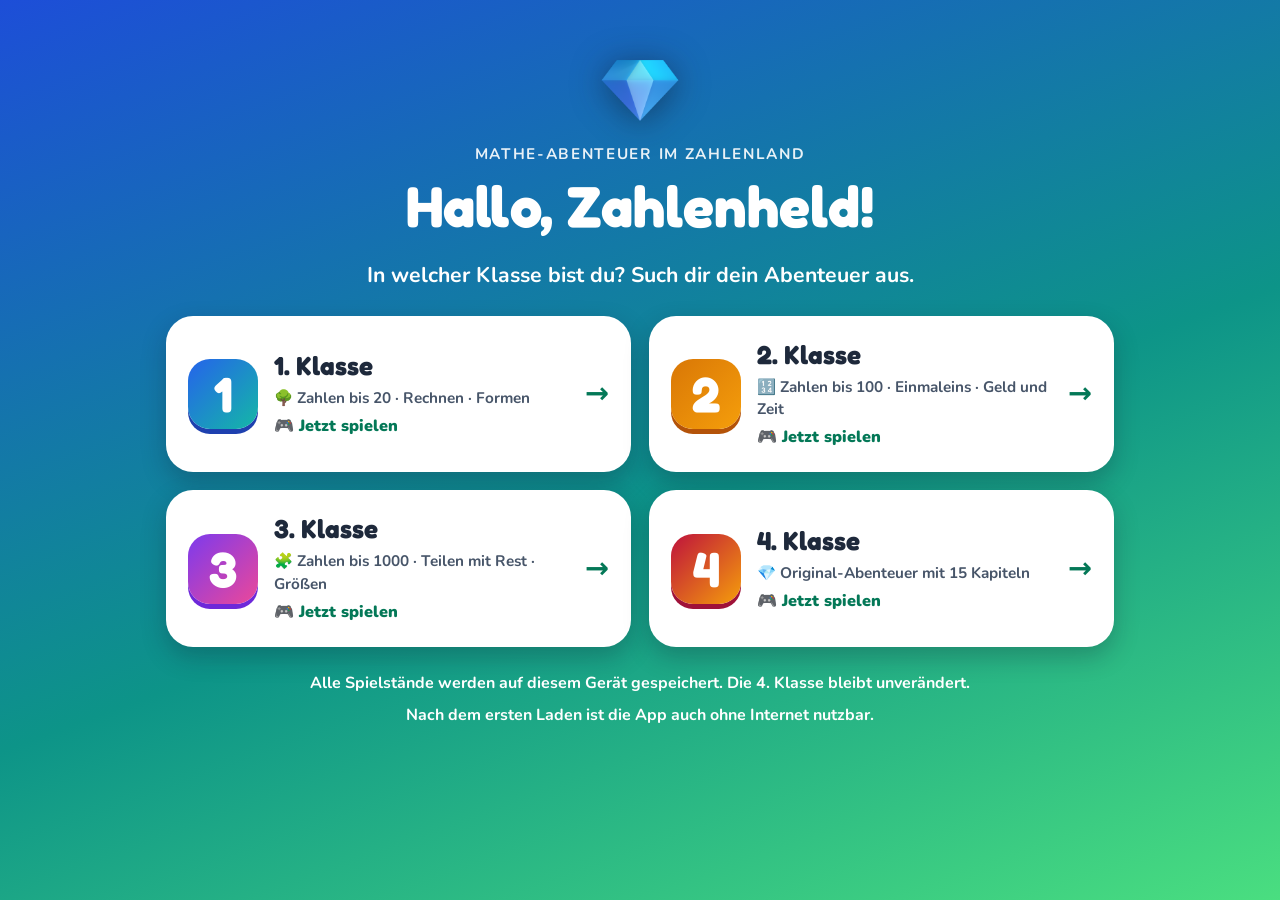
==== commit 1c4a959c: "feat: enable Klasse 2 and 3 in iPad class picker" ====
--- a/index.html
+++ b/index.html
@@ -11,7 +11,7 @@
   <link rel="manifest" href="manifest.json">
   <link rel="icon" href="img/e/gem_stone.png">
   <link rel="apple-touch-icon" href="img/e/gem_stone.png">
-  <link rel="stylesheet" href="grades/launcher.css?v=16">
+  <link rel="stylesheet" href="grades/launcher.css?v=17">
 </head>
 <body>
   <main class="shell">
@@ -26,12 +26,14 @@
         <span class="number">1</span><span class="info"><strong>1. Klasse</strong><small>🌳 Zahlen bis 20 · Rechnen · Formen</small><em>🎮 Jetzt spielen</em></span>
         <span class="arrow" aria-hidden="true">→</span>
       </a>
-      <div class="grade coming" aria-label="2. Klasse: in Vorbereitung">
-        <span class="number">2</span><span class="info"><strong>2. Klasse</strong><small>🔢 Zahlen bis 100 · Einmaleins</small><em>🚧 In Vorbereitung</em></span>
-      </div>
-      <div class="grade coming" aria-label="3. Klasse: in Vorbereitung">
-        <span class="number">3</span><span class="info"><strong>3. Klasse</strong><small>🧩 Zahlen bis 1000 · Division</small><em>🚧 In Vorbereitung</em></span>
-      </div>
+      <a class="grade open" href="klasse2.html">
+        <span class="number">2</span><span class="info"><strong>2. Klasse</strong><small>🔢 Zahlen bis 100 · Einmaleins · Geld und Zeit</small><em>🎮 Jetzt spielen</em></span>
+        <span class="arrow" aria-hidden="true">→</span>
+      </a>
+      <a class="grade open" href="klasse3.html">
+        <span class="number">3</span><span class="info"><strong>3. Klasse</strong><small>🧩 Zahlen bis 1000 · Teilen mit Rest · Größen</small><em>🎮 Jetzt spielen</em></span>
+        <span class="arrow" aria-hidden="true">→</span>
+      </a>
       <a class="grade open" href="klasse4.html">
         <span class="number">4</span><span class="info"><strong>4. Klasse</strong><small>💎 Original-Abenteuer mit 15 Kapiteln</small><em>🎮 Jetzt spielen</em></span>
         <span class="arrow" aria-hidden="true">→</span>
--- a/grades/launcher.css
+++ b/grades/launcher.css
@@ -0,0 +1,29 @@
+@font-face{font-family:Fredoka;src:url(../fonts/fredoka.woff2) format('woff2');font-display:swap}
+@font-face{font-family:Nunito;src:url(../fonts/nunito.woff2) format('woff2');font-display:swap}
+*{box-sizing:border-box}
+html{font-size:18px;-webkit-text-size-adjust:100%}
+body{min-height:100vh;min-height:100dvh;margin:0;font:700 1rem/1.45 Nunito,system-ui,-apple-system,sans-serif;color:#1e293b;background:linear-gradient(160deg,#1d4ed8,#0d9488 55%,#4ade80);background-attachment:fixed}
+.shell{max-width:980px;margin:auto;padding:clamp(20px,4vw,38px) 16px 40px}
+.hero{text-align:center;color:#fff;margin-bottom:25px}
+.hero img{filter:drop-shadow(0 4px 16px #0f172a80);width:88px;height:88px;object-fit:contain}
+.eyebrow{font-size:.85rem;letter-spacing:.11em;opacity:.9;margin:10px 0}
+h1{font:900 clamp(2rem,6vw,3.2rem)/1.1 Fredoka,Nunito,sans-serif;margin:6px 0 14px}
+.hero>p:last-child{font-size:1.18rem}
+.grid{display:grid;grid-template-columns:repeat(2,minmax(0,1fr));gap:18px}
+.grade{display:flex;gap:16px;align-items:center;background:#fff;border:4px solid #ffffffd9;border-radius:27px;text-decoration:none;color:#1e293b;box-shadow:0 10px 25px #0f172a40;padding:19px 18px;min-height:143px}
+.grade.open{transition:transform .12s}
+.grade.open:focus-visible{outline:5px solid #facc15;outline-offset:4px}
+.grade.open:active{transform:scale(.975)}
+.grade.coming{opacity:.7;border-style:dashed;cursor:default}
+.number{flex:0 0 70px;width:70px;height:70px;border-radius:22px;display:grid;place-items:center;color:#fff;font:900 2.75rem Fredoka,Nunito,sans-serif;background:linear-gradient(135deg,#2563eb,#14b8a6);box-shadow:0 5px 0 #1e40af}
+.grade:nth-child(2) .number{background:linear-gradient(135deg,#d97706,#f59e0b);box-shadow:0 5px 0 #b45309}
+.grade:nth-child(3) .number{background:linear-gradient(135deg,#7c3aed,#ec4899);box-shadow:0 5px 0 #6d28d9}
+.grade:nth-child(4) .number{background:linear-gradient(135deg,#be123c,#f59e0b);box-shadow:0 5px 0 #9f1239}
+.info{flex:1;min-width:0}.info strong{font:900 1.45rem Fredoka,Nunito,sans-serif;display:block}
+.info small{display:block;color:#475569;margin:6px 0;font-size:.85rem}
+.info em{display:block;color:#047857;font-size:.9rem;font-style:normal;font-weight:900}
+.coming .info em{color:#9a3412}
+.arrow{font-size:1.6rem;color:#047857}
+footer{text-align:center;color:#fff;margin-top:25px;font-size:.89rem}
+footer p{margin:8px auto}
+@media(max-width:720px){.grid{grid-template-columns:1fr;gap:13px}.grade{min-height:126px;padding:15px}.number{flex-basis:64px;width:64px;height:64px}}
